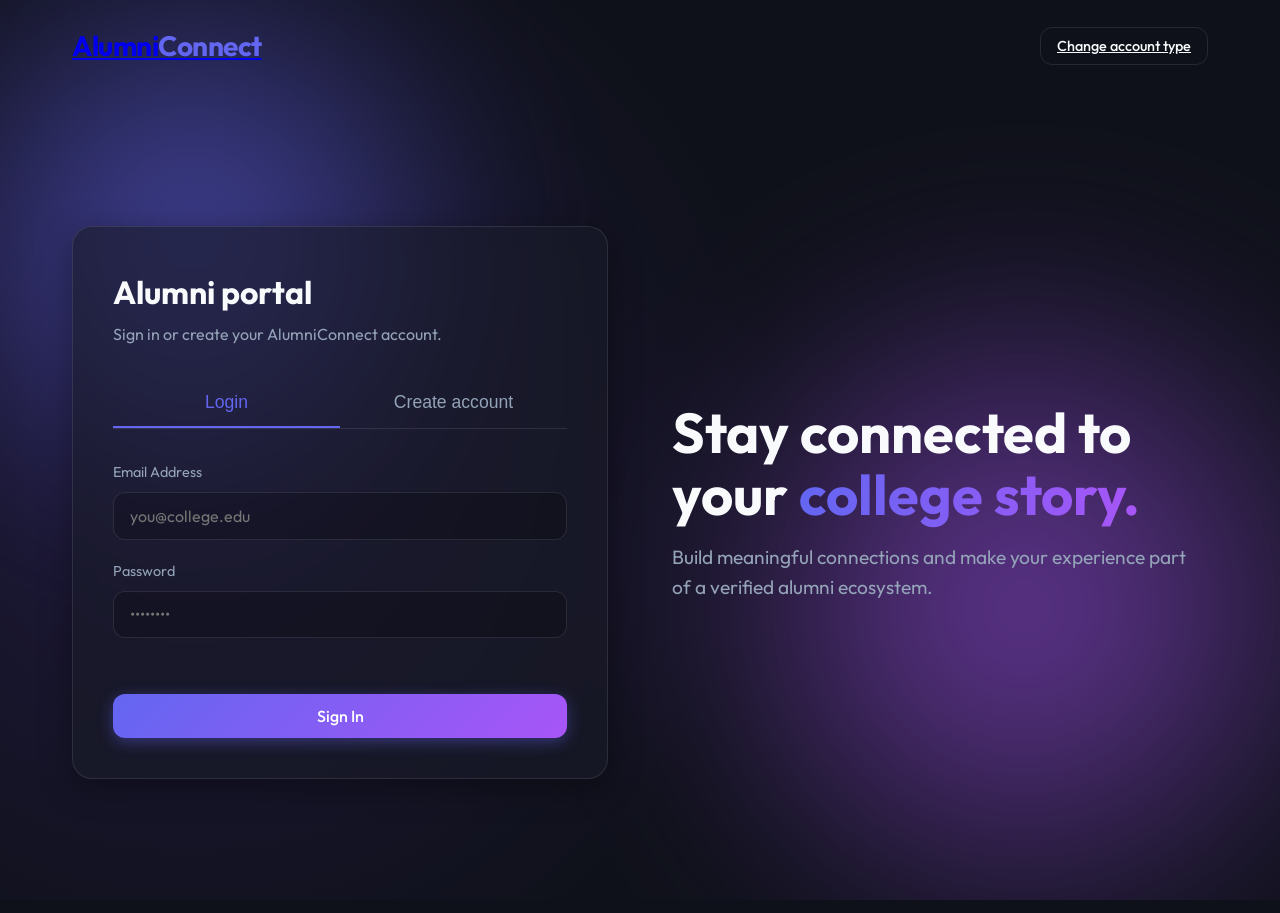
==== alumni-portal/src/main/resources/static/alumni.html @ 644808d2 "Complete six alumni portal feature tasks Co-authored-by: Copilot App <223556219+Copilot@users.norepl" ====
<!DOCTYPE html>
<html lang="en">
<head>
    <meta charset="UTF-8">
    <meta name="viewport" content="width=device-width, initial-scale=1.0">
    <title>Alumni Login | AlumniConnect</title>
    <link rel="preconnect" href="https://fonts.googleapis.com">
    <link rel="preconnect" href="https://fonts.gstatic.com" crossorigin>
    <link href="https://fonts.googleapis.com/css2?family=Outfit:wght@300;400;500;600;700&display=swap" rel="stylesheet">
    <link rel="stylesheet" href="css/style.css">
</head>
<body class="auth-page" data-role="ROLE_ALUMNI" data-role-label="Alumni">
    <div class="background-animation"><div class="blob blob-1"></div><div class="blob blob-2"></div></div>
    <nav class="navbar"><div class="container nav-container">
        <a class="logo" href="index.html">Alumni<span>Connect</span></a>
        <a class="btn btn-outline btn-sm" href="index.html">Change account type</a>
    </div></nav>
    <main class="container auth-container">
        <div class="auth-card glass-panel">
            <div class="auth-header"><h2><span class="role-name">Alumni</span> portal</h2><p>Sign in or create your AlumniConnect account.</p></div>
            <div class="auth-tabs">
                <button class="tab-btn active" type="button" data-tab="login">Login</button>
                <button class="tab-btn" type="button" data-tab="register">Create account</button>
            </div>
            <form id="loginForm" class="auth-form active">
                <div class="form-group"><label for="loginEmail">Email Address</label><input type="email" id="loginEmail" required autocomplete="email" placeholder="you@college.edu"></div>
                <div class="form-group"><label for="loginPassword">Password</label><input type="password" id="loginPassword" required autocomplete="current-password" placeholder="••••••••"></div>
                <div id="loginError" class="error-msg" role="alert"></div>
                <button type="submit" class="btn btn-primary btn-block"><span>Sign In</span><div class="loader hidden"></div></button>
            </form>
            <form id="registerForm" class="auth-form">
                <div class="form-row">
                    <div class="form-group"><label for="regFirstName">First Name</label><input type="text" id="regFirstName" required autocomplete="given-name" placeholder="John"></div>
                    <div class="form-group"><label for="regLastName">Last Name</label><input type="text" id="regLastName" required autocomplete="family-name" placeholder="Doe"></div>
                </div>
                <div class="form-group"><label for="regEmail">Email Address</label><input type="email" id="regEmail" required autocomplete="email" placeholder="you@college.edu"></div>
                <div class="form-group"><label for="regPassword">Password</label><input type="password" id="regPassword" required minlength="8" autocomplete="new-password" placeholder="••••••••"></div>
                <div class="form-row">
                    <div class="form-group"><label for="regCollege">College Name</label><input id="regCollege" required placeholder="Your college"></div>
                    <div class="form-group"><label for="regDepartment">Department</label><input id="regDepartment" required placeholder="Computer Science"></div>
                </div>
                <div class="form-row">
                    <div class="form-group"><label for="regDegree">Degree</label><input id="regDegree" required placeholder="B.Tech"></div>
                    <div class="form-group"><label for="regGraduationYear">Graduation Year</label><input id="regGraduationYear" type="number" min="1950" max="2100" required placeholder="2020"></div>
                </div>
                <div class="form-row">
                    <div class="form-group"><label for="regCompany">Current Company</label><input id="regCompany" placeholder="Company name"></div>
                    <div class="form-group"><label for="regDesignation">Current Designation</label><input id="regDesignation" placeholder="Software Engineer"></div>
                </div>
                <div class="form-row">
                    <div class="form-group"><label for="regExperience">Years of Experience</label><input id="regExperience" type="number" min="0" required value="0"></div>
                    <div class="form-group"><label for="regSkills">Professional Skills</label><input id="regSkills" required placeholder="Java, React, leadership"></div>
                </div>
                <div id="regError" class="error-msg" role="alert"></div>
                <button type="submit" class="btn btn-primary btn-block"><span>Create Account</span><div class="loader hidden"></div></button>
            </form>
        </div>
        <div class="hero-text"><h2>Stay connected to your <span>college story.</span></h2><p>Build meaningful connections and make your experience part of a verified alumni ecosystem.</p></div>
    </main>
    <script src="js/app.js"></script>
</body>
</html>
---- alumni-portal/src/main/resources/static/css/style.css ----
/* ==========================================================================
   Design System & Tokens
   ========================================================================== */
:root {
    /* Colors - Deep Violet & Indigo Theme */
    --clr-bg: #0f111a;
    --clr-surface: rgba(25, 28, 41, 0.6);
    --clr-surface-hover: rgba(45, 50, 75, 0.7);
    --clr-primary: #6366f1;
    --clr-primary-hover: #4f46e5;
    --clr-secondary: #a855f7;
    --clr-text: #f8fafc;
    --clr-text-muted: #94a3b8;
    --clr-border: rgba(255, 255, 255, 0.1);
    --clr-error: #ef4444;
    --clr-success: #10b981;
    --clr-warning: #f59e0b;

    /* Typography */
    --font-main: 'Outfit', sans-serif;

    /* Effects */
    --shadow-glass: 0 8px 32px 0 rgba(0, 0, 0, 0.37);
    --blur-glass: blur(12px);
    --radius-md: 12px;
    --radius-lg: 20px;
    --transition: all 0.3s cubic-bezier(0.4, 0, 0.2, 1);
}

* {
    margin: 0;
    padding: 0;
    box-sizing: border-box;
}

body {
    font-family: var(--font-main);
    background-color: var(--clr-bg);
    color: var(--clr-text);
    min-height: 100vh;
    overflow-x: hidden;
    line-height: 1.6;
}

/* ==========================================================================
   Background Animations (Glassmorphism)
   ========================================================================== */
.background-animation {
    position: fixed;
    top: 0; left: 0; right: 0; bottom: 0;
    z-index: -1;
    overflow: hidden;
    background: radial-gradient(circle at 15% 50%, rgba(31, 25, 60, 1), var(--clr-bg) 50%);
}

.blob {
    position: absolute;
    filter: blur(80px);
    opacity: 0.6;
    animation: float 20s ease-in-out infinite;
}

.blob-1 {
    top: -10%; left: -10%;
    width: 50vw; height: 50vw;
    background: radial-gradient(circle, var(--clr-primary) 0%, transparent 70%);
}

.blob-2 {
    bottom: -10%; right: -10%;
    width: 60vw; height: 60vw;
    background: radial-gradient(circle, var(--clr-secondary) 0%, transparent 70%);
    animation-delay: -5s;
}

.blob-alt {
    background: radial-gradient(circle, #10b98133 0%, transparent 70%);
}

@keyframes float {
    0%, 100% { transform: translate(0, 0) scale(1); }
    33% { transform: translate(30px, -50px) scale(1.1); }
    66% { transform: translate(-20px, 20px) scale(0.9); }
}

/* ==========================================================================
   Layout & Utilities
   ========================================================================== */
.container {
    max-width: 1200px;
    margin: 0 auto;
    padding: 0 2rem;
}

.glass-panel {
    background: var(--clr-surface);
    backdrop-filter: var(--blur-glass);
    -webkit-backdrop-filter: var(--blur-glass);
    border: 1px solid var(--clr-border);
    border-radius: var(--radius-lg);
    box-shadow: var(--shadow-glass);
}

.hidden { display: none !important; }

/* ==========================================================================
   Navigation
   ========================================================================== */
.navbar {
    padding: 1.5rem 0;
    position: sticky;
    top: 0;
    z-index: 100;
}

.nav-container {
    display: flex;
    justify-content: space-between;
    align-items: center;
}

.logo {
    font-size: 1.75rem;
    font-weight: 700;
    letter-spacing: -0.5px;
}
.logo span {
    color: var(--clr-primary);
}

/* ==========================================================================
   Buttons
   ========================================================================== */
.btn {
    font-family: var(--font-main);
    font-weight: 500;
    padding: 0.75rem 1.5rem;
    border-radius: var(--radius-md);
    border: none;
    cursor: pointer;
    transition: var(--transition);
    display: inline-flex;
    align-items: center;
    justify-content: center;
    font-size: 1rem;
}

.btn-primary {
    background: linear-gradient(135deg, var(--clr-primary), var(--clr-secondary));
    color: white;
    box-shadow: 0 4px 15px rgba(99, 102, 241, 0.4);
}

.btn-primary:hover {
    transform: translateY(-2px);
    box-shadow: 0 6px 20px rgba(99, 102, 241, 0.6);
}

.btn-outline {
    background: transparent;
    border: 1px solid var(--clr-border);
    color: var(--clr-text);
}
.btn-outline:hover {
    background: rgba(255,255,255,0.05);
}

.btn-sm { padding: 0.4rem 1rem; font-size: 0.9rem; }
.btn-block { width: 100%; }
.btn-success { background: var(--clr-success); color: #fff; }
.btn-danger { background: var(--clr-error); color: #fff; }

/* ==========================================================================
   Forms & Inputs
   ========================================================================== */
.form-group {
    margin-bottom: 1.25rem;
    width: 100%;
}

.form-row {
    display: flex;
    gap: 1rem;
}

label {
    display: block;
    margin-bottom: 0.5rem;
    font-size: 0.9rem;
    color: var(--clr-text-muted);
}

input, textarea {
    width: 100%;
    padding: 0.8rem 1rem;
    background: rgba(0, 0, 0, 0.2);
    border: 1px solid var(--clr-border);
    border-radius: var(--radius-md);
    color: var(--clr-text);
    font-family: var(--font-main);
    font-size: 1rem;
    transition: var(--transition);
}

input:focus, textarea:focus {
    outline: none;
    border-color: var(--clr-primary);
    box-shadow: 0 0 0 3px rgba(99, 102, 241, 0.2);
}

/* ==========================================================================
   Auth Page
   ========================================================================== */
.auth-container {
    display: grid;
    grid-template-columns: 1fr 1fr;
    gap: 4rem;
    align-items: center;
    min-height: calc(100vh - 80px);
}

.hero-text h2 {
    font-size: 3.5rem;
    line-height: 1.1;
    margin-bottom: 1rem;
}
.hero-text span {
    background: linear-gradient(to right, var(--clr-primary), var(--clr-secondary));
    -webkit-background-clip: text;
    -webkit-text-fill-color: transparent;
}
.hero-text p {
    font-size: 1.2rem;
    color: var(--clr-text-muted);
}

.auth-card {
    padding: 2.5rem;
}

.auth-header { margin-bottom: 2rem; }
.auth-header h2 { font-size: 2rem; margin-bottom: 0.2rem; }
.auth-header p { color: var(--clr-text-muted); }

.auth-tabs {
    display: flex;
    margin-bottom: 2rem;
    border-bottom: 1px solid var(--clr-border);
}
.tab-btn {
    flex: 1;
    background: none;
    border: none;
    color: var(--clr-text-muted);
    padding: 0.8rem;
    font-size: 1.1rem;
    cursor: pointer;
    border-bottom: 2px solid transparent;
    transition: var(--transition);
}
.tab-btn.active {
    color: var(--clr-primary);
    border-bottom-color: var(--clr-primary);
}

.auth-form { display: none; animation: fadeIn 0.4s ease forwards; }
.auth-form.active { display: block; }

.error-msg {
    color: var(--clr-error);
    font-size: 0.9rem;
    margin-bottom: 1rem;
    min-height: 20px;
}

.success-msg {
    color: var(--clr-success);
    font-size: 0.9rem;
    margin-bottom: 1rem;
    min-height: 20px;
}

.dashboard-overview {
    display: grid;
    grid-template-columns: repeat(2, minmax(0, 1fr));
    gap: 1rem;
    margin-bottom: 2rem;
}

.overview-card {
    padding: 1.25rem;
    border: 1px solid var(--clr-border);
    border-radius: var(--radius-md);
    background: rgba(255, 255, 255, 0.03);
}

.overview-card strong {
    display: block;
    margin: 0.3rem 0;
    font-size: 1.15rem;
}

.overview-card p {
    color: var(--clr-text-muted);
    font-size: 0.9rem;
}

.overview-label {
    color: var(--clr-primary);
    font-size: 0.72rem;
    font-weight: 700;
    letter-spacing: 0.08em;
}

/* ==========================================================================
   Role Selection
   ========================================================================== */
.role-container {
    min-height: calc(100vh - 80px);
    display: flex;
    flex-direction: column;
    justify-content: center;
    gap: 3rem;
}

.role-hero {
    max-width: 720px;
}

.role-options {
    display: grid;
    grid-template-columns: repeat(2, minmax(0, 1fr));
    gap: 1.5rem;
}

.role-card {
    padding: 2rem;
    color: var(--clr-text);
    text-decoration: none;
    transition: var(--transition);
}

.role-card:hover {
    transform: translateY(-6px);
    background: var(--clr-surface-hover);
    border-color: rgba(255, 255, 255, 0.25);
}

.role-icon {
    display: grid;
    place-items: center;
    width: 3rem;
    height: 3rem;
    margin-bottom: 1.5rem;
    border-radius: 50%;
    background: linear-gradient(135deg, var(--clr-primary), var(--clr-secondary));
    font-size: 1.4rem;
    font-weight: 700;
}

.role-card h3 {
    margin-bottom: 0.5rem;
    font-size: 1.5rem;
}

.role-card p {
    min-height: 3.2rem;
    color: var(--clr-text-muted);
}

.role-link {
    display: inline-block;
    margin-top: 1.5rem;
    color: var(--clr-primary);
    font-weight: 600;
}

/* ==========================================================================
   Dashboard Layout
   ========================================================================== */
.dashboard-layout {
    display: grid;
    grid-template-columns: 250px 1fr;
    gap: 2rem;
    padding-top: 2rem;
    padding-bottom: 4rem;
}

.sidebar { padding: 1.5rem; }
.nav-links { list-style: none; }
.nav-links li { margin-bottom: 0.5rem; }
.nav-btn {
    width: 100%;
    text-align: left;
    background: none;
    border: none;
    color: var(--clr-text-muted);
    padding: 1rem;
    border-radius: var(--radius-md);
    cursor: pointer;
    font-size: 1rem;
    transition: var(--transition);
}
.nav-btn:hover { background: rgba(255,255,255,0.05); color: var(--clr-text); }
.nav-btn.active {
    background: linear-gradient(90deg, rgba(99, 102, 241, 0.1), transparent);
    color: var(--clr-primary);
    border-left: 3px solid var(--clr-primary);
}

.dashboard-section {
    padding: 2.5rem;
    display: none;
    animation: fadeIn 0.4s ease forwards;
}
.dashboard-section.active { display: block; }

.section-header {
    margin-bottom: 2rem;
    display: flex;
    justify-content: space-between;
    align-items: flex-start;
}
.section-header h2 { font-size: 2rem; }
.section-header p { color: var(--clr-text-muted); }
.subsection-title {
    margin: 2rem 0 1rem;
    padding-bottom: 0.5rem;
    border-bottom: 1px solid var(--clr-border);
    font-size: 1.2rem;
}

.alert {
    padding: 1rem;
    border-radius: var(--radius-md);
    margin-bottom: 1.5rem;
    background: rgba(16, 185, 129, 0.1);
    color: var(--clr-success);
    border: 1px solid rgba(16, 185, 129, 0.2);
}
.alert.error {
    background: rgba(239, 68, 68, 0.1);
    color: var(--clr-error);
    border-color: rgba(239, 68, 68, 0.2);
}

.student-highlight {
    display: flex;
    flex-direction: column;
    gap: 0.25rem;
    margin-bottom: 1.5rem;
    padding: 1rem 1.25rem;
    border-left: 3px solid var(--clr-primary);
    border-radius: var(--radius-md);
    background: rgba(99, 102, 241, 0.1);
}

.student-highlight span {
    color: var(--clr-text-muted);
}

.badge {
    padding: 0.4rem 0.8rem;
    border-radius: 20px;
    font-size: 0.85rem;
    font-weight: 600;
}
.badge.pending { background: rgba(245, 158, 11, 0.2); color: var(--clr-warning); }
.badge.verified { background: rgba(16, 185, 129, 0.2); color: var(--clr-success); }
.badge.rejected { background: rgba(239, 68, 68, 0.2); color: var(--clr-error); }

/* ==========================================================================
   Directory & Cards
   ========================================================================== */
.search-bar {
    display: flex;
    gap: 1rem;
    margin-bottom: 2rem;
}

.grid-container {
    display: grid;
    grid-template-columns: repeat(auto-fill, minmax(280px, 1fr));
    gap: 1.5rem;
}

.alumni-card {
    background: rgba(255,255,255,0.02);
    border: 1px solid var(--clr-border);
    border-radius: var(--radius-md);
    padding: 1.5rem;
    transition: var(--transition);
    cursor: pointer;
}
.alumni-card:hover {
    transform: translateY(-5px);
    background: var(--clr-surface-hover);
    border-color: rgba(255,255,255,0.2);
}
.alumni-card h3 { font-size: 1.3rem; margin-bottom: 0.2rem; }
.alumni-card .dept { color: var(--clr-primary); font-size: 0.9rem; margin-bottom: 1rem; }
.alumni-card .company { color: var(--clr-text-muted); font-size: 0.9rem; }

/* ==========================================================================
   Verification List (Admin)
   ========================================================================== */
.list-container { display: flex; flex-direction: column; gap: 1rem; }
.list-item {
    display: flex;
    justify-content: space-between;
    align-items: center;
    padding: 1.5rem;
    background: rgba(255,255,255,0.02);
    border: 1px solid var(--clr-border);
    border-radius: var(--radius-md);
}
.list-item-info h3 { margin-bottom: 0.2rem; }
.list-item-info p { color: var(--clr-text-muted); font-size: 0.9rem; }
.list-item-actions { display: flex; gap: 0.5rem; }

/* ==========================================================================
   Modal
   ========================================================================== */
.modal {
    display: none;
    position: fixed;
    z-index: 1000;
    left: 0; top: 0; width: 100%; height: 100%;
    background-color: rgba(0,0,0,0.6);
    backdrop-filter: blur(5px);
    align-items: center;
    justify-content: center;
}
.modal.show { display: flex; animation: fadeIn 0.3s; }
.modal-content {
    width: 100%;
    max-width: 600px;
    padding: 2.5rem;
    position: relative;
    max-height: 90vh;
    overflow-y: auto;
}
.close {
    position: absolute;
    right: 1.5rem; top: 1.5rem;
    font-size: 1.5rem;
    cursor: pointer;
    color: var(--clr-text-muted);
}
.close:hover { color: var(--clr-text); }
.modal-detail { margin-bottom: 1rem; }
.modal-detail label { display: inline-block; width: 120px; color: var(--clr-text-muted); margin-bottom:0;}
.modal-detail span { font-weight: 500; }

/* Loader */
.loader {
    border: 3px solid rgba(255,255,255,0.1);
    border-top: 3px solid #fff;
    border-radius: 50%;
    width: 20px; height: 20px;
    animation: spin 1s linear infinite;
}
.loader-container { width: 100%; display: flex; justify-content: center; padding: 2rem; grid-column: 1 / -1; }

@keyframes spin { 0% { transform: rotate(0deg); } 100% { transform: rotate(360deg); } }
@keyframes fadeIn { from { opacity: 0; transform: translateY(10px); } to { opacity: 1; transform: translateY(0); } }

/* Responsive */
@media (max-width: 768px) {
    .auth-container { grid-template-columns: 1fr; gap: 2rem; }
    .hero-text { grid-row: 1; text-align: center; }
    .role-options { grid-template-columns: 1fr; }
    .dashboard-overview { grid-template-columns: 1fr; }
    .dashboard-layout { grid-template-columns: 1fr; }
    .form-row { flex-direction: column; gap: 0; }
}
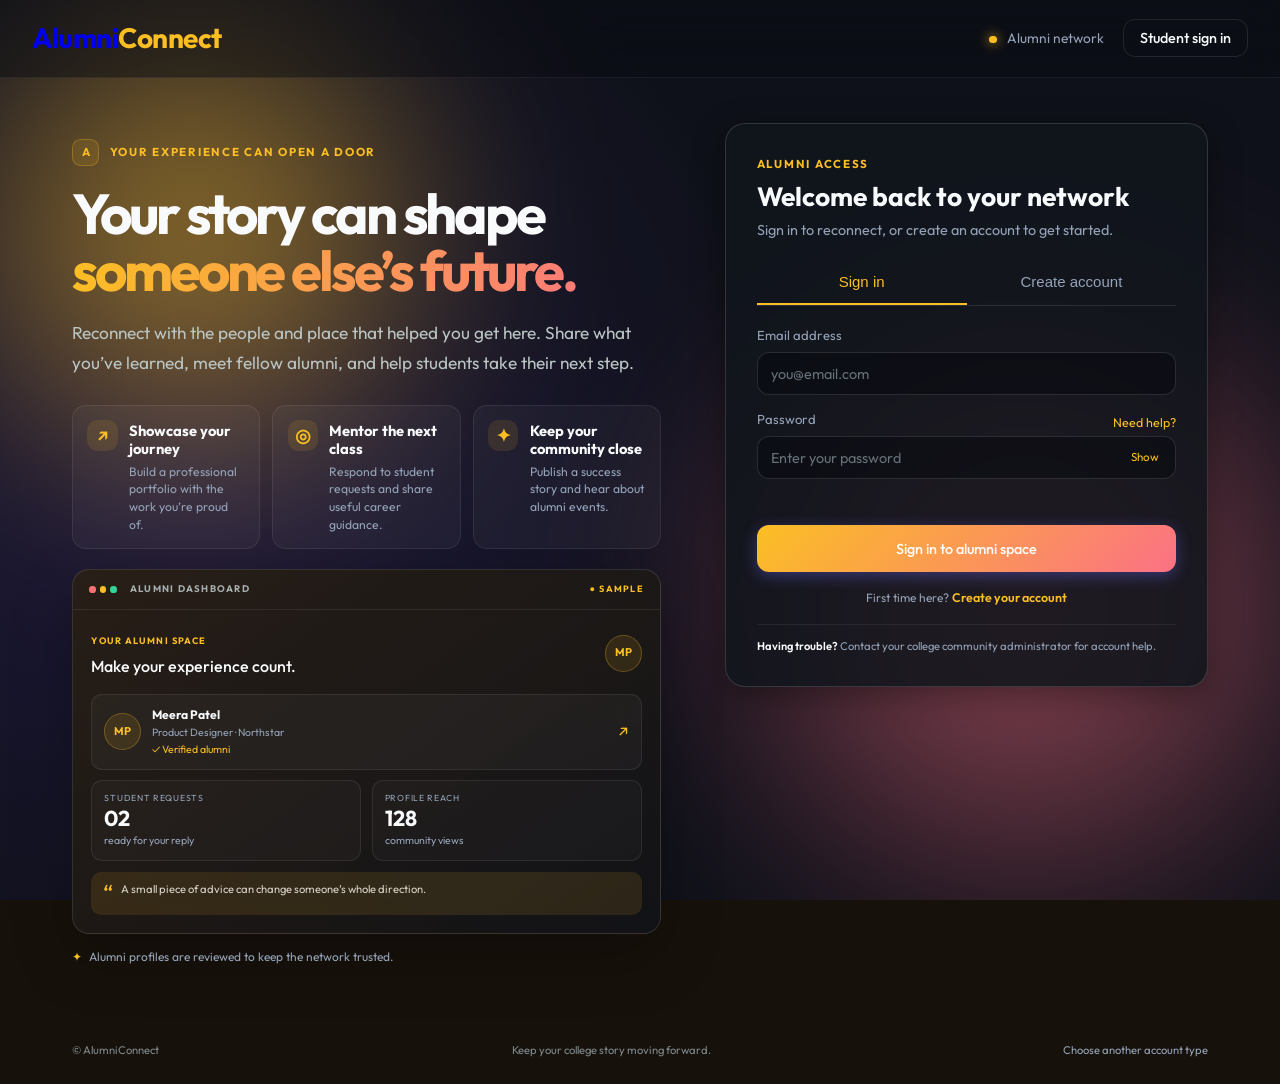
==== commit 7ecc4888: "Improve student and alumni entry pages" ====
--- a/alumni-portal/src/main/resources/static/alumni.html
+++ b/alumni-portal/src/main/resources/static/alumni.html
@@ -3,60 +3,80 @@
 <head>
     <meta charset="UTF-8">
     <meta name="viewport" content="width=device-width, initial-scale=1.0">
-    <title>Alumni Login | AlumniConnect</title>
+    <meta name="description" content="Join AlumniConnect as an alumnus. Share your career story, mentor students, and stay close to your college community.">
+    <meta name="theme-color" content="#17110b">
+    <title>Alumni space | AlumniConnect</title>
     <link rel="preconnect" href="https://fonts.googleapis.com">
     <link rel="preconnect" href="https://fonts.gstatic.com" crossorigin>
     <link href="https://fonts.googleapis.com/css2?family=Outfit:wght@300;400;500;600;700&display=swap" rel="stylesheet">
     <link rel="stylesheet" href="css/style.css">
 </head>
 <body class="auth-page" data-role="ROLE_ALUMNI" data-role-label="Alumni">
-    <div class="background-animation"><div class="blob blob-1"></div><div class="blob blob-2"></div></div>
-    <nav class="navbar"><div class="container nav-container">
+    <div class="background-animation" aria-hidden="true"><div class="blob blob-1"></div><div class="blob blob-2"></div></div>
+    <nav class="navbar auth-navbar"><div class="container nav-container">
         <a class="logo" href="index.html">Alumni<span>Connect</span></a>
-        <a class="btn btn-outline btn-sm" href="index.html">Change account type</a>
+        <div class="auth-nav-actions"><span class="role-indicator"><span class="online-dot"></span> Alumni network</span><a class="btn btn-outline btn-sm" href="student.html">Student sign in</a></div>
     </div></nav>
-    <main class="container auth-container">
-        <div class="auth-card glass-panel">
-            <div class="auth-header"><h2><span class="role-name">Alumni</span> portal</h2><p>Sign in or create your AlumniConnect account.</p></div>
-            <div class="auth-tabs">
-                <button class="tab-btn active" type="button" data-tab="login">Login</button>
-                <button class="tab-btn" type="button" data-tab="register">Create account</button>
+
+    <main class="container auth-container role-auth-layout">
+        <section class="auth-story" aria-labelledby="alumniHeadline">
+            <div class="auth-eyebrow"><span class="eyebrow-mark">A</span> YOUR EXPERIENCE CAN OPEN A DOOR</div>
+            <h1 id="alumniHeadline">Your story can shape <span>someone else’s future.</span></h1>
+            <p class="auth-lead">Reconnect with the people and place that helped you get here. Share what you’ve learned, meet fellow alumni, and help students take their next step.</p>
+            <div class="auth-benefits">
+                <article class="benefit-card"><span class="benefit-icon">↗</span><div><h2>Showcase your journey</h2><p>Build a professional portfolio with the work you’re proud of.</p></div></article>
+                <article class="benefit-card"><span class="benefit-icon">◎</span><div><h2>Mentor the next class</h2><p>Respond to student requests and share useful career guidance.</p></div></article>
+                <article class="benefit-card"><span class="benefit-icon">✦</span><div><h2>Keep your community close</h2><p>Publish a success story and hear about alumni events.</p></div></article>
             </div>
-            <form id="loginForm" class="auth-form active">
-                <div class="form-group"><label for="loginEmail">Email Address</label><input type="email" id="loginEmail" required autocomplete="email" placeholder="you@college.edu"></div>
-                <div class="form-group"><label for="loginPassword">Password</label><input type="password" id="loginPassword" required autocomplete="current-password" placeholder="••••••••"></div>
-                <div id="loginError" class="error-msg" role="alert"></div>
-                <button type="submit" class="btn btn-primary btn-block"><span>Sign In</span><div class="loader hidden"></div></button>
+            <div class="product-preview alumni-preview" aria-label="Preview of the alumni dashboard">
+                <div class="preview-topbar"><div class="preview-dots"><i></i><i></i><i></i></div><span>ALUMNI DASHBOARD</span><b>● SAMPLE</b></div>
+                <div class="preview-body">
+                    <div class="preview-welcome"><div><small>YOUR ALUMNI SPACE</small><h2>Make your experience count.</h2></div><div class="preview-avatar">MP</div></div>
+                    <div class="alumni-preview-profile"><div class="mentor-avatar">MP</div><div class="mentor-copy"><strong>Meera Patel</strong><span>Product Designer · Northstar</span><span class="verified-label">✓ Verified alumni</span></div><span class="profile-arrow">↗</span></div>
+                    <div class="preview-stats"><div><small>STUDENT REQUESTS</small><strong>02</strong><span>ready for your reply</span></div><div><small>PROFILE REACH</small><strong>128</strong><span>community views</span></div></div>
+                    <div class="preview-quote"><span>“</span><p>A small piece of advice can change someone’s whole direction.</p></div>
+                </div>
+            </div>
+            <p class="auth-note"><span>✦</span> Alumni profiles are reviewed to keep the network trusted.</p>
+        </section>
+
+        <section class="auth-card glass-panel" aria-labelledby="authTitle">
+            <div class="auth-header"><div class="auth-card-kicker">ALUMNI ACCESS</div><h2 id="authTitle">Welcome back to your network</h2><p>Sign in to reconnect, or create an account to get started.</p></div>
+            <div class="auth-tabs" role="tablist" aria-label="Choose sign in or account creation">
+                <button class="tab-btn active" type="button" data-tab="login" role="tab" aria-selected="true">Sign in</button>
+                <button class="tab-btn" type="button" data-tab="register" role="tab" aria-selected="false">Create account</button>
+            </div>
+            <form id="loginForm" class="auth-form active" aria-label="Alumni sign in">
+                <div class="form-group"><label for="loginEmail">Email address</label><input type="email" id="loginEmail" required autocomplete="email" placeholder="you@email.com"></div>
+                <div class="form-group"><div class="label-row"><label for="loginPassword">Password</label><a href="#loginHelp" class="text-link">Need help?</a></div><div class="password-field"><input type="password" id="loginPassword" required autocomplete="current-password" placeholder="Enter your password"><button type="button" class="password-toggle" data-toggle-password="loginPassword" aria-label="Show password">Show</button></div></div>
+                <div id="loginError" class="error-msg" role="alert" aria-live="polite"></div>
+                <button type="submit" class="btn btn-primary btn-block auth-submit"><span>Sign in to alumni space</span><div class="loader hidden"></div></button>
+                <p class="auth-switch-copy">First time here? <button type="button" class="text-link" data-tab="register">Create your account</button></p>
             </form>
-            <form id="registerForm" class="auth-form">
+            <form id="registerForm" class="auth-form" aria-label="Create an alumni account">
+                <div class="form-intro"><span class="step-chip">01</span><span>Create your alumni account</span></div>
                 <div class="form-row">
-                    <div class="form-group"><label for="regFirstName">First Name</label><input type="text" id="regFirstName" required autocomplete="given-name" placeholder="John"></div>
-                    <div class="form-group"><label for="regLastName">Last Name</label><input type="text" id="regLastName" required autocomplete="family-name" placeholder="Doe"></div>
+                    <div class="form-group"><label for="regFirstName">First name</label><input type="text" id="regFirstName" required minlength="2" maxlength="50" autocomplete="given-name" placeholder="Meera"></div>
+                    <div class="form-group"><label for="regLastName">Last name</label><input type="text" id="regLastName" required minlength="2" maxlength="50" autocomplete="family-name" placeholder="Patel"></div>
                 </div>
-                <div class="form-group"><label for="regEmail">Email Address</label><input type="email" id="regEmail" required autocomplete="email" placeholder="you@college.edu"></div>
-                <div class="form-group"><label for="regPassword">Password</label><input type="password" id="regPassword" required minlength="8" autocomplete="new-password" placeholder="••••••••"></div>
-                <div class="form-row">
-                    <div class="form-group"><label for="regCollege">College Name</label><input id="regCollege" required placeholder="Your college"></div>
-                    <div class="form-group"><label for="regDepartment">Department</label><input id="regDepartment" required placeholder="Computer Science"></div>
-                </div>
-                <div class="form-row">
-                    <div class="form-group"><label for="regDegree">Degree</label><input id="regDegree" required placeholder="B.Tech"></div>
-                    <div class="form-group"><label for="regGraduationYear">Graduation Year</label><input id="regGraduationYear" type="number" min="1950" max="2100" required placeholder="2020"></div>
-                </div>
-                <div class="form-row">
-                    <div class="form-group"><label for="regCompany">Current Company</label><input id="regCompany" placeholder="Company name"></div>
-                    <div class="form-group"><label for="regDesignation">Current Designation</label><input id="regDesignation" placeholder="Software Engineer"></div>
-                </div>
-                <div class="form-row">
-                    <div class="form-group"><label for="regExperience">Years of Experience</label><input id="regExperience" type="number" min="0" required value="0"></div>
-                    <div class="form-group"><label for="regSkills">Professional Skills</label><input id="regSkills" required placeholder="Java, React, leadership"></div>
-                </div>
-                <div id="regError" class="error-msg" role="alert"></div>
-                <button type="submit" class="btn btn-primary btn-block"><span>Create Account</span><div class="loader hidden"></div></button>
+                <div class="form-group"><label for="regEmail">Email address</label><input type="email" id="regEmail" required autocomplete="email" placeholder="you@email.com"></div>
+                <div class="form-group"><label for="regPassword">Create password</label><div class="password-field"><input type="password" id="regPassword" required minlength="8" maxlength="100" autocomplete="new-password" placeholder="At least 8 characters"><button type="button" class="password-toggle" data-toggle-password="regPassword" aria-label="Show password">Show</button></div><small class="field-hint">Use at least 8 characters.</small></div>
+                <div class="form-intro"><span class="step-chip">02</span><span>Reconnect your college profile</span></div>
+                <div class="form-row"><div class="form-group"><label for="regCollege">College name</label><input id="regCollege" required maxlength="100" placeholder="Your college"></div><div class="form-group"><label for="regDepartment">Department</label><input id="regDepartment" required maxlength="100" placeholder="Computer Science"></div></div>
+                <div class="form-row"><div class="form-group"><label for="regDegree">Degree</label><input id="regDegree" required maxlength="100" placeholder="B.Tech"></div><div class="form-group"><label for="regGraduationYear">Graduation year</label><input id="regGraduationYear" type="number" min="1950" max="2100" required placeholder="2020"></div></div>
+                <div class="form-intro"><span class="step-chip">03</span><span>Add your current work</span></div>
+                <div class="form-row"><div class="form-group"><label for="regCompany">Current company <span class="optional-label">Optional</span></label><input id="regCompany" maxlength="150" placeholder="Company name"></div><div class="form-group"><label for="regDesignation">Designation <span class="optional-label">Optional</span></label><input id="regDesignation" maxlength="100" placeholder="Product Designer"></div></div>
+                <div class="form-row"><div class="form-group"><label for="regExperience">Years of experience</label><input id="regExperience" type="number" min="0" max="80" required value="0"></div><div class="form-group"><label for="regSkills">Professional skills</label><input id="regSkills" required maxlength="1000" placeholder="Java, product design, leadership"></div></div>
+                <div class="form-intro"><span class="step-chip">04</span><span>Verify your alumni account</span></div>
+                <div class="upload-dropzone"><label for="regBonafide">Bonafide certificate <span class="required-label">Required</span></label><input id="regBonafide" type="file" accept=".pdf,.jpg,.jpeg,.png,application/pdf,image/jpeg,image/png" required><small id="certificateFileName" class="field-hint">PDF, JPG, or PNG · max 5 MB</small><small class="field-hint">Your document is used for profile verification.</small></div>
+                <div id="regError" class="error-msg" role="alert" aria-live="polite"></div>
+                <button type="submit" class="btn btn-primary btn-block auth-submit"><span>Create alumni account</span><div class="loader hidden"></div></button>
+                <p class="terms-note">Your profile will be reviewed before it appears as verified in the alumni directory.</p>
             </form>
-        </div>
-        <div class="hero-text"><h2>Stay connected to your <span>college story.</span></h2><p>Build meaningful connections and make your experience part of a verified alumni ecosystem.</p></div>
+            <div id="loginHelp" class="auth-help"><span>Having trouble?</span> Contact your college community administrator for account help.</div>
+        </section>
     </main>
+    <footer class="auth-footer container"><span>© AlumniConnect</span><span>Keep your college story moving forward.</span><a href="index.html">Choose another account type</a></footer>
     <script src="js/app.js"></script>
 </body>
 </html>
--- a/alumni-portal/src/main/resources/static/css/style.css
+++ b/alumni-portal/src/main/resources/static/css/style.css
@@ -103,6 +103,60 @@
 
 .hidden { display: none !important; }
 
+.muted-text {
+    color: var(--clr-text-muted);
+}
+
+.notification-count {
+    display: inline-flex;
+    min-width: 1.35rem;
+    height: 1.35rem;
+    align-items: center;
+    justify-content: center;
+    margin-left: 0.35rem;
+    border-radius: 999px;
+    background: var(--clr-error);
+    color: white;
+    font-size: 0.75rem;
+}
+
+.notification-item.unread {
+    border-color: rgba(99, 102, 241, 0.7);
+    background: rgba(99, 102, 241, 0.12);
+}
+
+.notification-dot {
+    width: 0.6rem;
+    height: 0.6rem;
+    flex: 0 0 auto;
+    border-radius: 50%;
+    background: var(--clr-primary);
+}
+
+.status-chip {
+    display: inline-flex;
+    margin: 0.75rem 0;
+    padding: 0.35rem 0.75rem;
+    border-radius: 999px;
+    background: rgba(148, 163, 184, 0.16);
+    color: var(--clr-text-muted);
+}
+
+.status-chip.success {
+    background: rgba(16, 185, 129, 0.16);
+    color: #6ee7b7;
+}
+
+.status-chip.warning {
+    background: rgba(245, 158, 11, 0.16);
+    color: #fcd34d;
+}
+
+.certificate-panel {
+    margin-top: 1.5rem;
+    padding: 1.25rem;
+}
+
 /* ==========================================================================
    Navigation
    ========================================================================== */
@@ -574,3 +628,183 @@
     .dashboard-layout { grid-template-columns: 1fr; }
     .form-row { flex-direction: column; gap: 0; }
 }
+
+/* ========================================================================
+   Role specific sign in and registration experiences
+   ======================================================================== */
+body.auth-page[data-role="ROLE_STUDENT"] {
+    --clr-primary: #34d399;
+    --clr-primary-hover: #10b981;
+    --clr-secondary: #22d3ee;
+    --auth-accent-soft: rgba(52, 211, 153, 0.11);
+    --auth-accent-border: rgba(52, 211, 153, 0.26);
+    --auth-bg: #091514;
+}
+
+body.auth-page[data-role="ROLE_ALUMNI"] {
+    --clr-primary: #fbbf24;
+    --clr-primary-hover: #f59e0b;
+    --clr-secondary: #fb7185;
+    --auth-accent-soft: rgba(251, 191, 36, 0.11);
+    --auth-accent-border: rgba(251, 191, 36, 0.28);
+    --auth-bg: #17110b;
+}
+
+.auth-page {
+    background-color: var(--auth-bg, var(--clr-bg));
+}
+
+.auth-navbar {
+    padding: 1rem 0;
+    border-bottom: 1px solid rgba(255,255,255,0.06);
+    background: rgba(9, 12, 18, 0.45);
+    backdrop-filter: blur(18px);
+}
+
+.auth-navbar .container { max-width: 1360px; }
+.auth-navbar .logo { text-decoration: none; }
+.auth-nav-actions { display: flex; align-items: center; gap: 1.2rem; }
+.auth-nav-actions .btn { text-decoration: none; }
+.role-indicator { color: var(--clr-text-muted); font-size: 0.86rem; }
+.online-dot { display: inline-block; width: 0.48rem; height: 0.48rem; margin-right: 0.45rem; border-radius: 50%; background: var(--clr-primary); box-shadow: 0 0 12px var(--clr-primary); }
+
+.role-auth-layout {
+    width: min(1360px, 100%);
+    min-height: initial;
+    grid-template-columns: minmax(0, 1fr) minmax(430px, 0.82fr);
+    gap: clamp(2rem, 5vw, 5.5rem);
+    align-items: start;
+    padding-top: clamp(2rem, 5vh, 4rem);
+    padding-bottom: 3rem;
+}
+
+.auth-story { align-self: start; padding: 1rem 0; }
+.auth-eyebrow, .auth-card-kicker { color: var(--clr-primary); font-size: 0.72rem; font-weight: 700; letter-spacing: 0.15em; }
+.auth-eyebrow { display: flex; align-items: center; gap: 0.65rem; margin-bottom: 1.25rem; }
+.eyebrow-mark, .step-chip { display: inline-grid; place-items: center; width: 1.7rem; height: 1.7rem; border: 1px solid var(--auth-accent-border); border-radius: 0.55rem; background: var(--auth-accent-soft); color: var(--clr-primary); font-weight: 700; letter-spacing: 0; }
+.auth-story h1 { max-width: 720px; font-size: clamp(2.6rem, 4.4vw, 4.5rem); line-height: 1.01; letter-spacing: -0.055em; }
+.auth-story h1 span { display: block; background: linear-gradient(100deg, var(--clr-primary), var(--clr-secondary)); -webkit-background-clip: text; background-clip: text; -webkit-text-fill-color: transparent; }
+.auth-lead { max-width: 640px; margin: 1.15rem 0 1.65rem; color: #bac5c3; font-size: 1.08rem; line-height: 1.75; }
+
+.auth-benefits { display: grid; grid-template-columns: repeat(3, minmax(0, 1fr)); gap: 0.75rem; margin-bottom: 1.25rem; }
+.benefit-card { display: flex; gap: 0.7rem; min-height: 116px; padding: 0.9rem; border: 1px solid rgba(255,255,255,0.08); border-radius: 14px; background: rgba(255,255,255,0.035); }
+.benefit-icon { display: grid; place-items: center; flex: 0 0 1.9rem; width: 1.9rem; height: 1.9rem; border-radius: 0.65rem; background: var(--auth-accent-soft); color: var(--clr-primary); font-size: 1.1rem; font-weight: 600; }
+.benefit-card h2 { margin: 0.1rem 0 0.25rem; font-size: 0.92rem; line-height: 1.25; }
+.benefit-card p { color: var(--clr-text-muted); font-size: 0.76rem; line-height: 1.45; }
+
+.product-preview { overflow: hidden; border: 1px solid rgba(255,255,255,0.12); border-radius: 17px; background: linear-gradient(145deg, rgba(24, 34, 37, 0.96), rgba(15, 20, 27, 0.96)); box-shadow: 0 22px 60px rgba(0,0,0,0.26); }
+.alumni-preview { background: linear-gradient(145deg, rgba(41, 31, 21, 0.92), rgba(18, 19, 23, 0.97)); }
+.preview-topbar { display: flex; align-items: center; gap: 0.8rem; min-height: 2.5rem; padding: 0 1rem; border-bottom: 1px solid rgba(255,255,255,0.08); color: #a4afae; font-size: 0.6rem; font-weight: 700; letter-spacing: 0.13em; }
+.preview-topbar b { margin-left: auto; color: var(--clr-primary); font-size: 0.57rem; }
+.preview-dots { display: flex; gap: 0.25rem; }
+.preview-dots i { width: 0.42rem; height: 0.42rem; border-radius: 50%; background: #f87171; }
+.preview-dots i:nth-child(2) { background: #fbbf24; }
+.preview-dots i:nth-child(3) { background: #34d399; }
+.preview-body { padding: 1.05rem 1.15rem 1.15rem; }
+.preview-welcome { display: flex; justify-content: space-between; align-items: center; margin-bottom: 0.85rem; }
+.preview-welcome small { color: var(--clr-primary); font-size: 0.58rem; font-weight: 700; letter-spacing: 0.12em; }
+.preview-welcome h2 { margin-top: 0.15rem; font-size: 1rem; font-weight: 500; }
+.preview-avatar, .mentor-avatar { display: grid; place-items: center; flex: 0 0 auto; width: 2.3rem; height: 2.3rem; border: 1px solid var(--auth-accent-border); border-radius: 50%; background: var(--auth-accent-soft); color: var(--clr-primary); font-size: 0.7rem; font-weight: 700; }
+.preview-stats { display: grid; grid-template-columns: 1fr 1fr; gap: 0.65rem; margin: 0.65rem 0; }
+.preview-stats > div { display: grid; gap: 0.1rem; padding: 0.65rem 0.75rem; border: 1px solid rgba(255,255,255,0.08); border-radius: 11px; background: rgba(255,255,255,0.025); }
+.preview-stats small { color: var(--clr-text-muted); font-size: 0.55rem; letter-spacing: 0.08em; }
+.preview-stats strong { font-size: 1.35rem; line-height: 1.1; }
+.preview-stats span, .mentor-copy span { color: var(--clr-text-muted); font-size: 0.66rem; }
+.preview-mentor, .alumni-preview-profile { display: flex; align-items: center; gap: 0.65rem; padding: 0.65rem 0.75rem; border: 1px solid rgba(255,255,255,0.08); border-radius: 11px; background: rgba(255,255,255,0.035); }
+.mentor-copy { display: grid; min-width: 0; }
+.mentor-copy strong { font-size: 0.76rem; }
+.match-badge { margin-left: auto; padding: 0.3rem 0.45rem; border: 1px solid var(--auth-accent-border); border-radius: 999px; color: var(--clr-primary); font-size: 0.58rem; white-space: nowrap; }
+.preview-progress { margin-top: 0.7rem; }
+.preview-progress > div:first-child { display: flex; justify-content: space-between; color: var(--clr-text-muted); font-size: 0.64rem; }
+.preview-progress strong { color: var(--clr-text); font-size: 0.64rem; }
+.progress-track { overflow: hidden; height: 0.35rem; margin-top: 0.4rem; border-radius: 999px; background: rgba(255,255,255,0.09); }
+.progress-track span { display: block; width: 58%; height: 100%; border-radius: inherit; background: linear-gradient(90deg, var(--clr-primary), var(--clr-secondary)); }
+.verified-label { color: var(--clr-primary) !important; }
+.profile-arrow { margin-left: auto; color: var(--clr-primary); }
+.preview-quote { display: flex; gap: 0.5rem; align-items: flex-start; margin-top: 0.7rem; padding: 0.6rem 0.75rem; border-radius: 10px; background: var(--auth-accent-soft); }
+.preview-quote span { color: var(--clr-primary); font-size: 1.5rem; line-height: 1; }
+.preview-quote p { color: #d8d2c7; font-size: 0.7rem; }
+.auth-note { display: flex; gap: 0.45rem; align-items: center; margin-top: 0.8rem; color: var(--clr-text-muted); font-size: 0.75rem; }
+.auth-note span { color: var(--clr-primary); }
+
+.auth-card { padding: clamp(1.35rem, 2.4vw, 2.25rem); border-color: rgba(255,255,255,0.14); background: rgba(17, 21, 28, 0.86); }
+.auth-header { margin-bottom: 1.2rem; }
+.auth-card-kicker { margin-bottom: 0.5rem; }
+.auth-header h2 { font-size: 1.65rem; line-height: 1.2; }
+.auth-header p { margin-top: 0.45rem; font-size: 0.9rem; line-height: 1.5; }
+.auth-tabs { margin-bottom: 1.2rem; }
+.auth-tabs .tab-btn { font-size: 0.94rem; }
+.auth-page .tab-btn.active { color: var(--clr-primary); border-bottom-color: var(--clr-primary); }
+.auth-form .form-group { margin-bottom: 0.9rem; }
+.auth-form label { margin-bottom: 0.35rem; font-size: 0.82rem; }
+.auth-form input, .auth-form textarea, .auth-form select { padding: 0.72rem 0.85rem; border-color: rgba(255,255,255,0.12); background: rgba(5,8,12,0.45); font-size: 0.9rem; }
+.auth-form input:focus, .auth-form textarea:focus, .auth-form select:focus { border-color: var(--clr-primary); box-shadow: 0 0 0 3px var(--auth-accent-soft); }
+.auth-form input::placeholder, .auth-form textarea::placeholder { color: #667078; }
+.label-row { display: flex; justify-content: space-between; align-items: center; }
+.label-row label { margin-bottom: 0.35rem; }
+.text-link { padding: 0; border: 0; background: none; color: var(--clr-primary); font: inherit; font-size: 0.78rem; text-decoration: none; cursor: pointer; }
+.text-link:hover { text-decoration: underline; }
+.password-field { position: relative; }
+.password-field input { padding-right: 4rem; }
+.password-toggle { position: absolute; top: 50%; right: 0.75rem; transform: translateY(-50%); padding: 0.3rem; border: 0; background: none; color: var(--clr-primary); font: inherit; font-size: 0.72rem; cursor: pointer; }
+.auth-submit { min-height: 2.9rem; margin-top: 0.25rem; font-size: 0.9rem; }
+.auth-submit:disabled { opacity: 0.72; cursor: wait; transform: none; }
+.auth-switch-copy, .terms-note { margin-top: 1rem; color: var(--clr-text-muted); text-align: center; font-size: 0.75rem; }
+.auth-switch-copy .text-link { font-weight: 600; }
+.terms-note { line-height: 1.5; }
+.field-hint { display: block; margin-top: 0.35rem; color: var(--clr-text-muted); font-size: 0.7rem; line-height: 1.4; }
+.field-hint.file-error { color: #fca5a5; }
+.form-intro { display: flex; align-items: center; gap: 0.55rem; margin: 1.25rem 0 0.75rem; color: #e8eceb; font-size: 0.82rem; font-weight: 600; }
+.form-intro:first-child { margin-top: 0; }
+.step-chip { width: 1.45rem; height: 1.45rem; border-radius: 50%; font-size: 0.62rem; }
+.optional-label, .required-label { margin-left: 0.25rem; color: var(--clr-text-muted); font-size: 0.65rem; font-weight: 400; }
+.required-label { color: var(--clr-primary); }
+.upload-dropzone { margin: 0.3rem 0 1rem; padding: 0.9rem; border: 1px dashed var(--auth-accent-border); border-radius: 12px; background: var(--auth-accent-soft); }
+.upload-dropzone > label { color: var(--clr-text); font-weight: 600; }
+.upload-dropzone input[type="file"] { padding: 0.55rem; background: rgba(0,0,0,0.2); font-size: 0.75rem; }
+.auth-form .error-msg, .auth-form .success-msg { margin: 0.2rem 0 0.5rem; font-size: 0.8rem; }
+.auth-help { margin-top: 1rem; padding-top: 0.85rem; border-top: 1px solid rgba(255,255,255,0.07); color: var(--clr-text-muted); font-size: 0.7rem; line-height: 1.5; }
+.auth-help span { color: var(--clr-text); font-weight: 600; }
+.auth-footer { display: flex; justify-content: space-between; gap: 1rem; padding: 0.75rem 2rem 1.5rem; color: #7f898d; font-size: 0.7rem; }
+.auth-footer a { color: var(--clr-text-muted); text-decoration: none; }
+.auth-footer a:hover { color: var(--clr-primary); }
+
+@media (max-width: 1050px) {
+    .role-auth-layout { grid-template-columns: minmax(0, 1fr) minmax(360px, 0.9fr); gap: 2rem; }
+    .auth-benefits { grid-template-columns: 1fr; }
+    .benefit-card { min-height: 0; align-items: center; }
+    .benefit-card p { font-size: 0.78rem; }
+}
+
+@media (max-width: 760px) {
+    .auth-navbar { padding: 0.8rem 0; }
+    .auth-nav-actions { gap: 0.6rem; }
+    .role-indicator { display: none; }
+    .role-auth-layout { display: flex; flex-direction: column; gap: 1.25rem; padding-top: 1.5rem; }
+    .auth-story { width: 100%; padding: 0; }
+    .auth-story h1 { max-width: 600px; font-size: clamp(2.45rem, 10vw, 3.4rem); }
+    .auth-lead { margin: 0.85rem 0 1rem; font-size: 0.96rem; }
+    .auth-benefits { grid-template-columns: 1fr; gap: 0.5rem; }
+    .benefit-card { padding: 0.7rem 0.8rem; }
+    .benefit-card h2 { font-size: 0.87rem; }
+    .product-preview { max-width: 600px; }
+    .auth-note { margin-bottom: 0.2rem; }
+    .auth-card { width: 100%; max-width: 620px; padding: 1.3rem; }
+    .auth-footer { flex-wrap: wrap; padding: 0.5rem 1.5rem 1.25rem; }
+    .auth-footer span:nth-child(2) { display: none; }
+}
+
+@media (max-width: 480px) {
+    .auth-navbar .container { padding: 0 1rem; }
+    .auth-navbar .logo { font-size: 1.4rem; }
+    .auth-nav-actions .btn { padding: 0.35rem 0.65rem; font-size: 0.75rem; }
+    .container.role-auth-layout { padding-right: 1rem; padding-left: 1rem; }
+    .auth-story h1 { font-size: 2.35rem; }
+    .auth-eyebrow { font-size: 0.61rem; }
+    .preview-body { padding: 0.85rem; }
+    .preview-stats { gap: 0.45rem; }
+    .preview-stats > div { padding: 0.55rem; }
+    .auth-card { padding: 1.05rem; }
+    .auth-card .form-row { gap: 0; }
+    .auth-footer { padding-right: 1rem; padding-left: 1rem; }
+}
